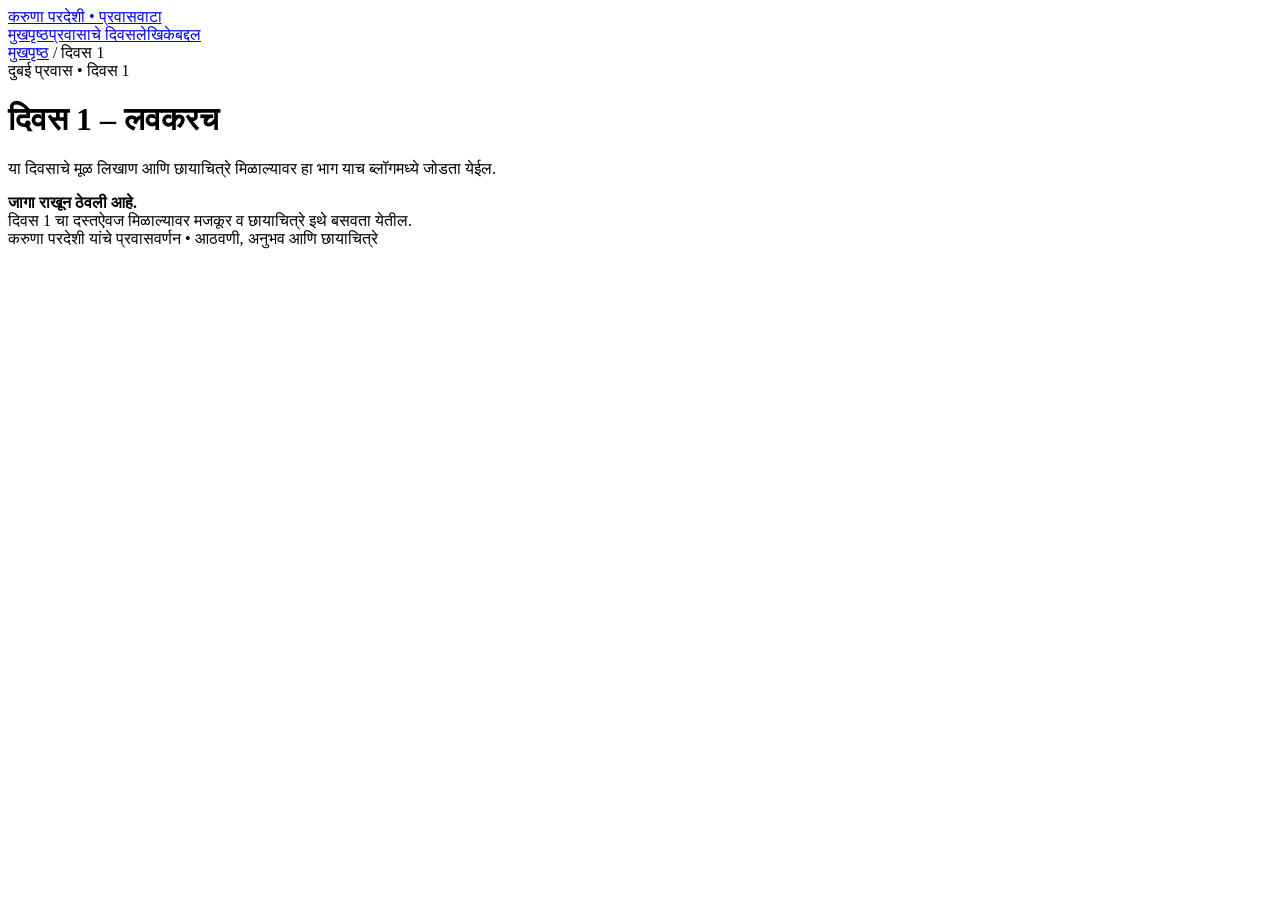
==== day-1.html @ 4bd0c51e "Add files via upload" ====
<!doctype html><html lang="mr"><head><meta charset="utf-8"><meta name="viewport" content="width=device-width,initial-scale=1"><meta name="theme-color" content="#17383c"><link rel="stylesheet" href="assets/css/style.css"><script defer src="assets/js/site.js"></script><title>दिवस 1 – लवकरच | करुणा परदेशी</title></head><body><header class="site-header"><nav class="nav"><a class="brand" href="index.html">करुणा <span>परदेशी</span> • प्रवासवाटा</a><div class="nav-links"><a class="home-link" href="index.html">मुखपृष्ठ</a><a href="index.html#journey">प्रवासाचे दिवस</a><a href="index.html#about">लेखिकेबद्दल</a></div></nav></header><main><div class="article-hero"><div class="breadcrumbs"><a href="index.html">मुखपृष्ठ</a> / दिवस 1</div><div class="eyebrow">दुबई प्रवास • दिवस 1</div><h1>दिवस 1 – लवकरच</h1><p class="subtitle">या दिवसाचे मूळ लिखाण आणि छायाचित्रे मिळाल्यावर हा भाग याच ब्लॉगमध्ये जोडता येईल.</p></div><div class="note-box"><div><strong>जागा राखून ठेवली आहे.</strong><br>दिवस 1 चा दस्तऐवज मिळाल्यावर मजकूर व छायाचित्रे इथे बसवता येतील.</div></div></main><footer class="site-footer">करुणा परदेशी यांचे प्रवासवर्णन • आठवणी, अनुभव आणि छायाचित्रे</footer></body></html>
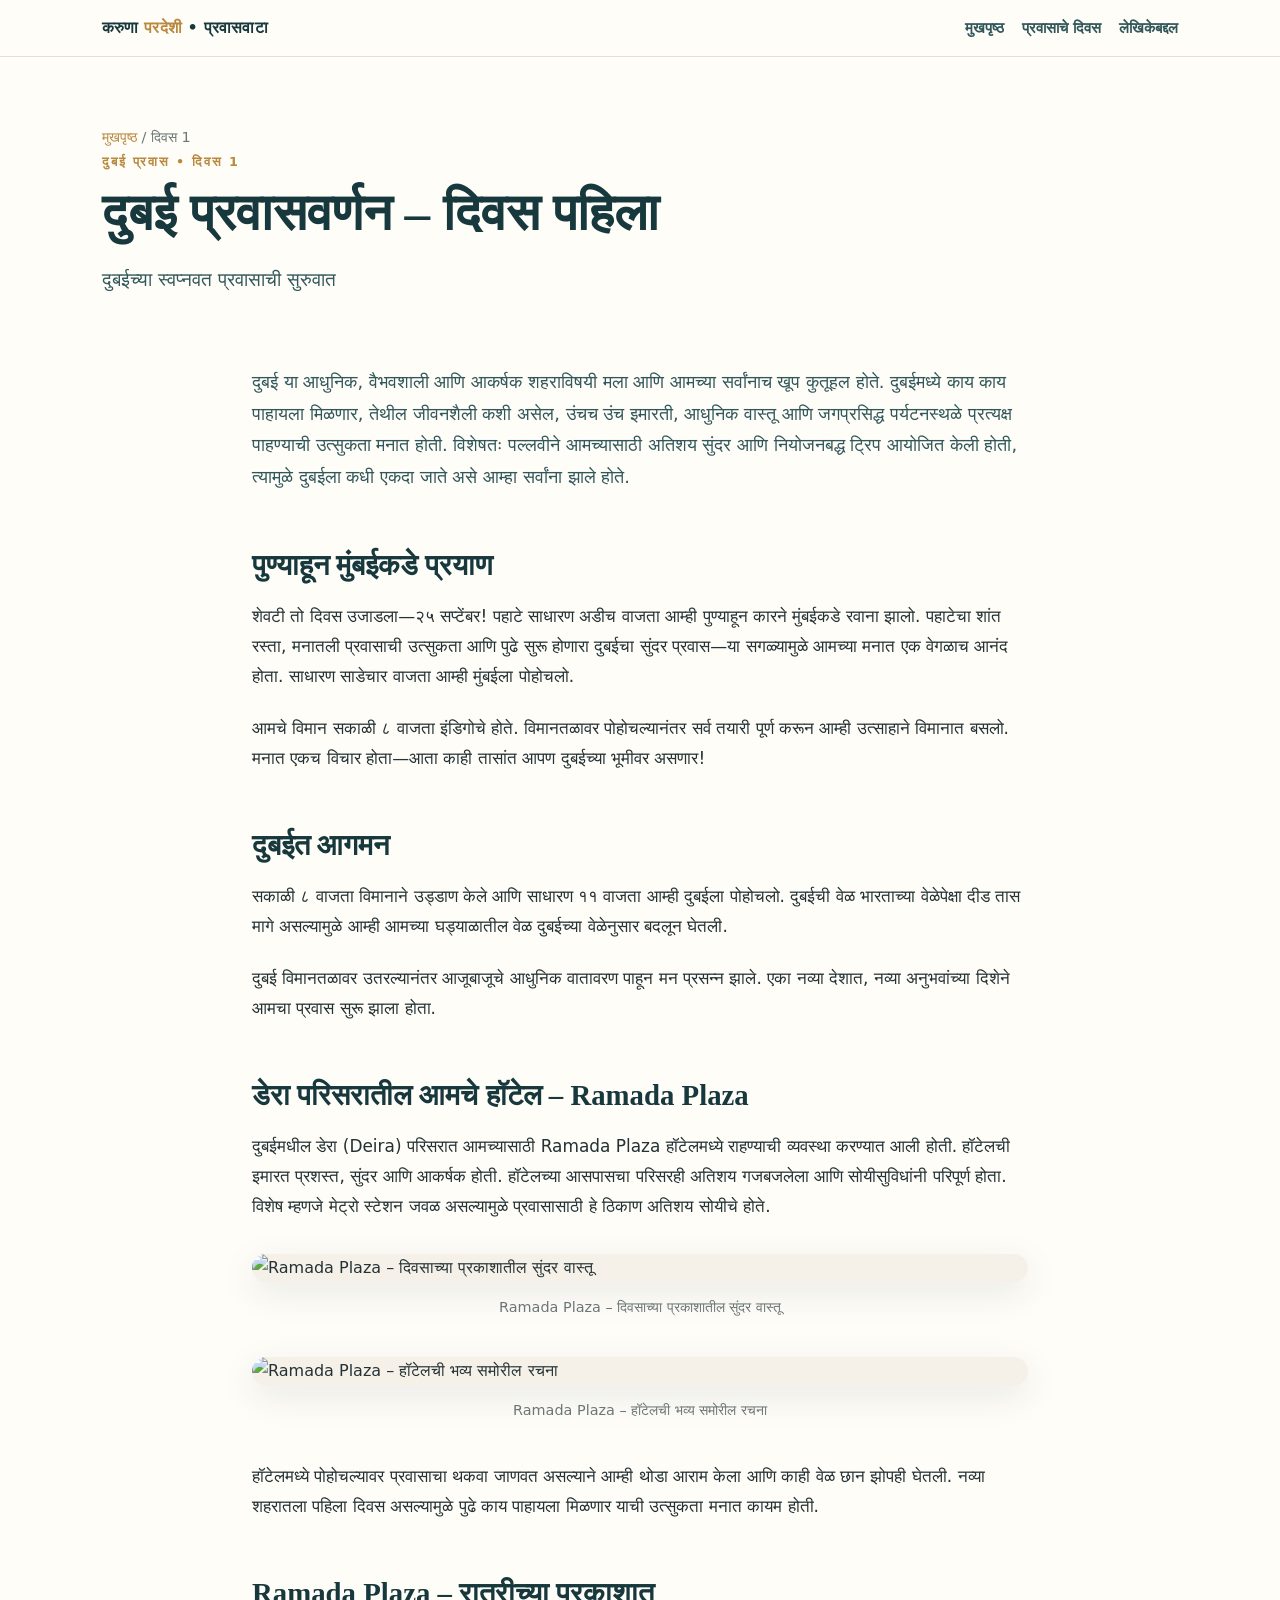
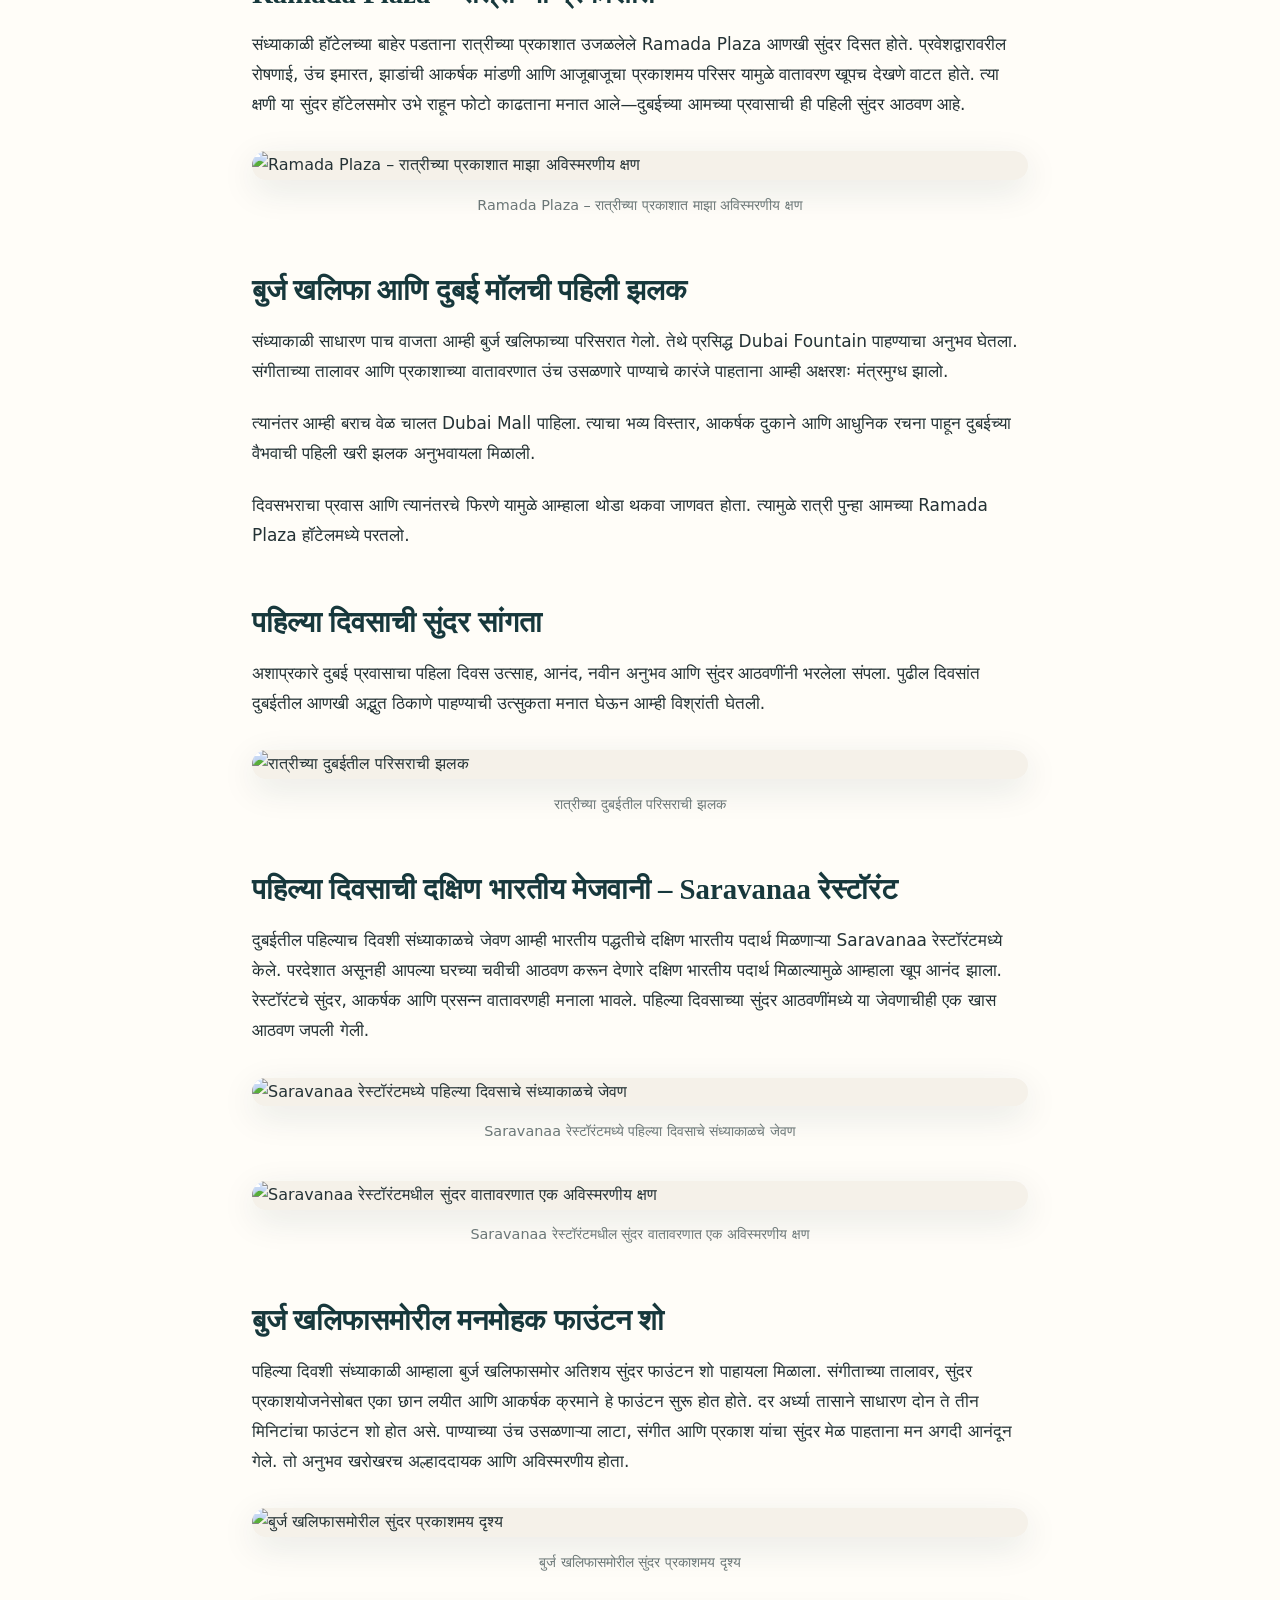
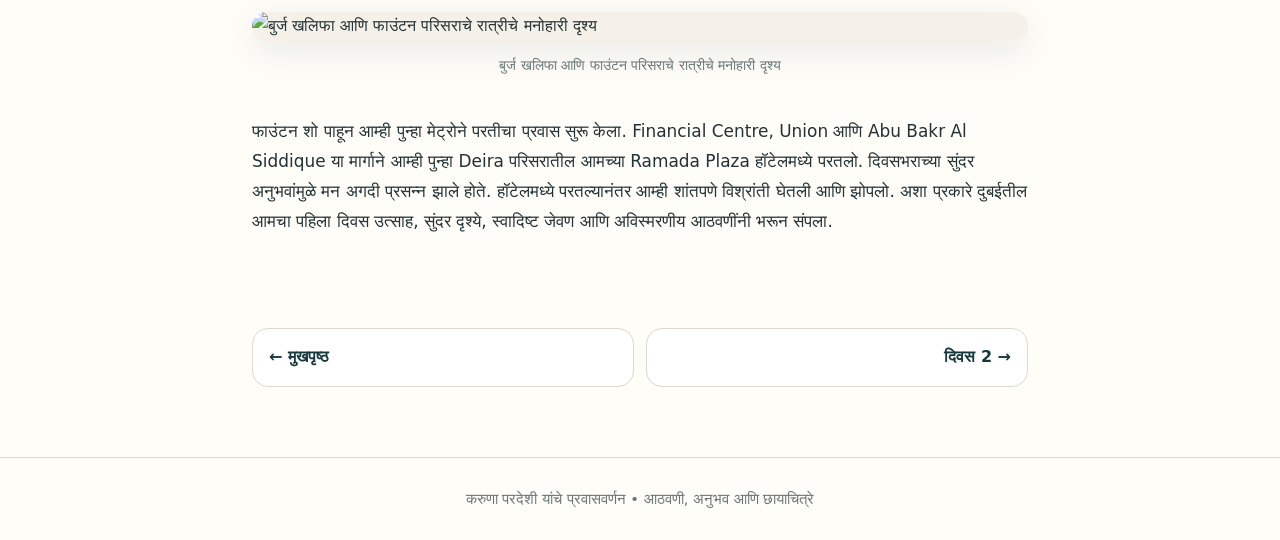
==== commit b4687b14: "Add files via upload" ====
--- a/day-1.html
+++ b/day-1.html
@@ -1 +1 @@
-<!doctype html><html lang="mr"><head><meta charset="utf-8"><meta name="viewport" content="width=device-width,initial-scale=1"><meta name="theme-color" content="#17383c"><link rel="stylesheet" href="assets/css/style.css"><script defer src="assets/js/site.js"></script><title>दिवस 1 – लवकरच | करुणा परदेशी</title></head><body><header class="site-header"><nav class="nav"><a class="brand" href="index.html">करुणा <span>परदेशी</span> • प्रवासवाटा</a><div class="nav-links"><a class="home-link" href="index.html">मुखपृष्ठ</a><a href="index.html#journey">प्रवासाचे दिवस</a><a href="index.html#about">लेखिकेबद्दल</a></div></nav></header><main><div class="article-hero"><div class="breadcrumbs"><a href="index.html">मुखपृष्ठ</a> / दिवस 1</div><div class="eyebrow">दुबई प्रवास • दिवस 1</div><h1>दिवस 1 – लवकरच</h1><p class="subtitle">या दिवसाचे मूळ लिखाण आणि छायाचित्रे मिळाल्यावर हा भाग याच ब्लॉगमध्ये जोडता येईल.</p></div><div class="note-box"><div><strong>जागा राखून ठेवली आहे.</strong><br>दिवस 1 चा दस्तऐवज मिळाल्यावर मजकूर व छायाचित्रे इथे बसवता येतील.</div></div></main><footer class="site-footer">करुणा परदेशी यांचे प्रवासवर्णन • आठवणी, अनुभव आणि छायाचित्रे</footer></body></html>+<!doctype html><html lang="mr"><head><meta charset="utf-8"><meta name="viewport" content="width=device-width,initial-scale=1"><meta name="theme-color" content="#17383c"><link rel="stylesheet" href="assets/css/style.css"><script defer src="assets/js/site.js"></script><title>दुबई प्रवासवर्णन – दिवस पहिला | करुणा परदेशी</title><meta name="description" content="दुबईच्या स्वप्नवत प्रवासाची सुरुवात—पुणे ते दुबई, Ramada Plaza, Dubai Mall, Burj Khalifa आणि फाउंटन शो."></head><body><header class="site-header"><nav class="nav"><a class="brand" href="index.html">करुणा <span>परदेशी</span> • प्रवासवाटा</a><div class="nav-links"><a class="home-link" href="index.html">मुखपृष्ठ</a><a href="index.html#journey">प्रवासाचे दिवस</a><a href="index.html#about">लेखिकेबद्दल</a></div></nav></header><main><div class="article-hero"><div class="breadcrumbs"><a href="index.html">मुखपृष्ठ</a> / दिवस 1</div><div class="eyebrow">दुबई प्रवास • दिवस 1</div><h1>दुबई प्रवासवर्णन – दिवस पहिला</h1><p class="subtitle">दुबईच्या स्वप्नवत प्रवासाची सुरुवात</p></div><article class="article"><p class="article-intro">दुबई या आधुनिक, वैभवशाली आणि आकर्षक शहराविषयी मला आणि आमच्या सर्वांनाच खूप कुतूहल होते. दुबईमध्ये काय काय पाहायला मिळणार, तेथील जीवनशैली कशी असेल, उंचच उंच इमारती, आधुनिक वास्तू आणि जगप्रसिद्ध पर्यटनस्थळे प्रत्यक्ष पाहण्याची उत्सुकता मनात होती. विशेषतः पल्लवीने आमच्यासाठी अतिशय सुंदर आणि नियोजनबद्ध ट्रिप आयोजित केली होती, त्यामुळे दुबईला कधी एकदा जाते असे आम्हा सर्वांना झाले होते.</p><h2>पुण्याहून मुंबईकडे प्रयाण</h2><p>शेवटी तो दिवस उजाडला—२५ सप्टेंबर! पहाटे साधारण अडीच वाजता आम्ही पुण्याहून कारने मुंबईकडे रवाना झालो. पहाटेचा शांत रस्ता, मनातली प्रवासाची उत्सुकता आणि पुढे सुरू होणारा दुबईचा सुंदर प्रवास—या सगळ्यामुळे आमच्या मनात एक वेगळाच आनंद होता. साधारण साडेचार वाजता आम्ही मुंबईला पोहोचलो.</p><p>आमचे विमान सकाळी ८ वाजता इंडिगोचे होते. विमानतळावर पोहोचल्यानंतर सर्व तयारी पूर्ण करून आम्ही उत्साहाने विमानात बसलो. मनात एकच विचार होता—आता काही तासांत आपण दुबईच्या भूमीवर असणार!</p><h2>दुबईत आगमन</h2><p>सकाळी ८ वाजता विमानाने उड्डाण केले आणि साधारण ११ वाजता आम्ही दुबईला पोहोचलो. दुबईची वेळ भारताच्या वेळेपेक्षा दीड तास मागे असल्यामुळे आम्ही आमच्या घड्याळातील वेळ दुबईच्या वेळेनुसार बदलून घेतली.</p><p>दुबई विमानतळावर उतरल्यानंतर आजूबाजूचे आधुनिक वातावरण पाहून मन प्रसन्न झाले. एका नव्या देशात, नव्या अनुभवांच्या दिशेने आमचा प्रवास सुरू झाला होता.</p><h2>डेरा परिसरातील आमचे हॉटेल – Ramada Plaza</h2><p>दुबईमधील डेरा (Deira) परिसरात आमच्यासाठी Ramada Plaza हॉटेलमध्ये राहण्याची व्यवस्था करण्यात आली होती. हॉटेलची इमारत प्रशस्त, सुंदर आणि आकर्षक होती. हॉटेलच्या आसपासचा परिसरही अतिशय गजबजलेला आणि सोयीसुविधांनी परिपूर्ण होता. विशेष म्हणजे मेट्रो स्टेशन जवळ असल्यामुळे प्रवासासाठी हे ठिकाण अतिशय सोयीचे होते.</p><figure data-open="1"><img loading="lazy" src="assets/images/day-1/01.webp" alt="Ramada Plaza – दिवसाच्या प्रकाशातील सुंदर वास्तू"><figcaption>Ramada Plaza – दिवसाच्या प्रकाशातील सुंदर वास्तू</figcaption></figure><figure data-open="1"><img loading="lazy" src="assets/images/day-1/02.webp" alt="Ramada Plaza – हॉटेलची भव्य समोरील रचना"><figcaption>Ramada Plaza – हॉटेलची भव्य समोरील रचना</figcaption></figure><p>हॉटेलमध्ये पोहोचल्यावर प्रवासाचा थकवा जाणवत असल्याने आम्ही थोडा आराम केला आणि काही वेळ छान झोपही घेतली. नव्या शहरातला पहिला दिवस असल्यामुळे पुढे काय पाहायला मिळणार याची उत्सुकता मनात कायम होती.</p><h2>Ramada Plaza – रात्रीच्या प्रकाशात</h2><p>संध्याकाळी हॉटेलच्या बाहेर पडताना रात्रीच्या प्रकाशात उजळलेले Ramada Plaza आणखी सुंदर दिसत होते. प्रवेशद्वारावरील रोषणाई, उंच इमारत, झाडांची आकर्षक मांडणी आणि आजूबाजूचा प्रकाशमय परिसर यामुळे वातावरण खूपच देखणे वाटत होते. त्या क्षणी या सुंदर हॉटेलसमोर उभे राहून फोटो काढताना मनात आले—दुबईच्या आमच्या प्रवासाची ही पहिली सुंदर आठवण आहे.</p><figure data-open="1"><img loading="lazy" src="assets/images/day-1/03.webp" alt="Ramada Plaza – रात्रीच्या प्रकाशात माझा अविस्मरणीय क्षण"><figcaption>Ramada Plaza – रात्रीच्या प्रकाशात माझा अविस्मरणीय क्षण</figcaption></figure><h2>बुर्ज खलिफा आणि दुबई मॉलची पहिली झलक</h2><p>संध्याकाळी साधारण पाच वाजता आम्ही बुर्ज खलिफाच्या परिसरात गेलो. तेथे प्रसिद्ध Dubai Fountain पाहण्याचा अनुभव घेतला. संगीताच्या तालावर आणि प्रकाशाच्या वातावरणात उंच उसळणारे पाण्याचे कारंजे पाहताना आम्ही अक्षरशः मंत्रमुग्ध झालो.</p><p>त्यानंतर आम्ही बराच वेळ चालत Dubai Mall पाहिला. त्याचा भव्य विस्तार, आकर्षक दुकाने आणि आधुनिक रचना पाहून दुबईच्या वैभवाची पहिली खरी झलक अनुभवायला मिळाली.</p><p>दिवसभराचा प्रवास आणि त्यानंतरचे फिरणे यामुळे आम्हाला थोडा थकवा जाणवत होता. त्यामुळे रात्री पुन्हा आमच्या Ramada Plaza हॉटेलमध्ये परतलो.</p><h2>पहिल्या दिवसाची सुंदर सांगता</h2><p>अशाप्रकारे दुबई प्रवासाचा पहिला दिवस उत्साह, आनंद, नवीन अनुभव आणि सुंदर आठवणींनी भरलेला संपला. पुढील दिवसांत दुबईतील आणखी अद्भुत ठिकाणे पाहण्याची उत्सुकता मनात घेऊन आम्ही विश्रांती घेतली.</p><figure data-open="1"><img loading="lazy" src="assets/images/day-1/04.webp" alt="रात्रीच्या दुबईतील परिसराची झलक"><figcaption>रात्रीच्या दुबईतील परिसराची झलक</figcaption></figure><h2>पहिल्या दिवसाची दक्षिण भारतीय मेजवानी – Saravanaa रेस्टॉरंट</h2><p>दुबईतील पहिल्याच दिवशी संध्याकाळचे जेवण आम्ही भारतीय पद्धतीचे दक्षिण भारतीय पदार्थ मिळणाऱ्या Saravanaa रेस्टॉरंटमध्ये केले. परदेशात असूनही आपल्या घरच्या चवीची आठवण करून देणारे दक्षिण भारतीय पदार्थ मिळाल्यामुळे आम्हाला खूप आनंद झाला. रेस्टॉरंटचे सुंदर, आकर्षक आणि प्रसन्न वातावरणही मनाला भावले. पहिल्या दिवसाच्या सुंदर आठवणींमध्ये या जेवणाचीही एक खास आठवण जपली गेली.</p><figure data-open="1"><img loading="lazy" src="assets/images/day-1/05.webp" alt="Saravanaa रेस्टॉरंटमध्ये पहिल्या दिवसाचे संध्याकाळचे जेवण"><figcaption>Saravanaa रेस्टॉरंटमध्ये पहिल्या दिवसाचे संध्याकाळचे जेवण</figcaption></figure><figure data-open="1"><img loading="lazy" src="assets/images/day-1/06.webp" alt="Saravanaa रेस्टॉरंटमधील सुंदर वातावरणात एक अविस्मरणीय क्षण"><figcaption>Saravanaa रेस्टॉरंटमधील सुंदर वातावरणात एक अविस्मरणीय क्षण</figcaption></figure><h2>बुर्ज खलिफासमोरील मनमोहक फाउंटन शो</h2><p>पहिल्या दिवशी संध्याकाळी आम्हाला बुर्ज खलिफासमोर अतिशय सुंदर फाउंटन शो पाहायला मिळाला. संगीताच्या तालावर, सुंदर प्रकाशयोजनेसोबत एका छान लयीत आणि आकर्षक क्रमाने हे फाउंटन सुरू होत होते. दर अर्ध्या तासाने साधारण दोन ते तीन मिनिटांचा फाउंटन शो होत असे. पाण्याच्या उंच उसळणाऱ्या लाटा, संगीत आणि प्रकाश यांचा सुंदर मेळ पाहताना मन अगदी आनंदून गेले. तो अनुभव खरोखरच अल्हाददायक आणि अविस्मरणीय होता.</p><figure data-open="1"><img loading="lazy" src="assets/images/day-1/07.webp" alt="बुर्ज खलिफासमोरील सुंदर प्रकाशमय दृश्य"><figcaption>बुर्ज खलिफासमोरील सुंदर प्रकाशमय दृश्य</figcaption></figure><figure data-open="1"><img loading="lazy" src="assets/images/day-1/08.webp" alt="बुर्ज खलिफा आणि फाउंटन परिसराचे रात्रीचे मनोहारी दृश्य"><figcaption>बुर्ज खलिफा आणि फाउंटन परिसराचे रात्रीचे मनोहारी दृश्य</figcaption></figure><p>फाउंटन शो पाहून आम्ही पुन्हा मेट्रोने परतीचा प्रवास सुरू केला. Financial Centre, Union आणि Abu Bakr Al Siddique या मार्गाने आम्ही पुन्हा Deira परिसरातील आमच्या Ramada Plaza हॉटेलमध्ये परतलो. दिवसभराच्या सुंदर अनुभवांमुळे मन अगदी प्रसन्न झाले होते. हॉटेलमध्ये परतल्यानंतर आम्ही शांतपणे विश्रांती घेतली आणि झोपलो. अशा प्रकारे दुबईतील आमचा पहिला दिवस उत्साह, सुंदर दृश्ये, स्वादिष्ट जेवण आणि अविस्मरणीय आठवणींनी भरून संपला.</p></article><nav class="article-nav"><a href="index.html">← मुखपृष्ठ</a><a href="day-2.html">दिवस 2 →</a></nav></main><footer class="site-footer">करुणा परदेशी यांचे प्रवासवर्णन • आठवणी, अनुभव आणि छायाचित्रे</footer><div class="lightbox" aria-hidden="true"><button aria-label="Close">×</button><img alt="मोठे छायाचित्र"></div></body></html>
--- a/assets/css/style.css
+++ b/assets/css/style.css
@@ -0,0 +1,32 @@
+
+:root{
+  --ink:#17383c; --ink-2:#31575a; --paper:#fffdf8; --sand:#f3eadc; --gold:#b8893f;
+  --muted:#6b7777; --line:#ded8cd; --white:#fff; --shadow:0 18px 55px rgba(20,52,55,.12);
+  --radius:24px; --max:1120px;
+}
+*{box-sizing:border-box} html{scroll-behavior:smooth}
+body{margin:0;background:var(--paper);color:#243235;font-family:"Noto Sans Devanagari","Nirmala UI","Mangal",system-ui,-apple-system,sans-serif;line-height:1.78}
+a{color:inherit} img{max-width:100%;display:block}
+.site-header{position:sticky;top:0;z-index:30;background:rgba(255,253,248,.93);backdrop-filter:blur(12px);border-bottom:1px solid rgba(222,216,205,.8)}
+.nav{max-width:var(--max);margin:auto;padding:14px 22px;display:flex;align-items:center;justify-content:space-between;gap:18px}
+.brand{text-decoration:none;font-weight:800;color:var(--ink);letter-spacing:.01em}.brand span{color:var(--gold)}
+.nav-links{display:flex;gap:18px;align-items:center}.nav-links a{text-decoration:none;color:var(--ink-2);font-weight:650;font-size:.95rem}.nav-links a:hover{color:var(--gold)}
+.hero{max-width:var(--max);margin:0 auto;padding:76px 22px 42px;display:grid;grid-template-columns:1.05fr .95fr;gap:44px;align-items:center}
+.hero-kicker,.eyebrow{font-size:.8rem;letter-spacing:.14em;text-transform:uppercase;color:var(--gold);font-weight:800}
+.hero h1{font-family:"Noto Serif Devanagari","Nirmala UI",serif;color:var(--ink);font-size:clamp(2.3rem,5.4vw,4.7rem);line-height:1.1;margin:.4rem 0 1rem}
+.hero p{font-size:1.13rem;color:var(--ink-2);max-width:650px}.hero-quote{border-left:4px solid var(--gold);padding-left:16px;color:var(--muted);font-style:italic}
+.hero-photo{position:relative}.hero-photo img{width:100%;aspect-ratio:4/5;object-fit:cover;border-radius:34px;box-shadow:var(--shadow)}
+.hero-photo:after{content:"दुबई • अबुधाबी";position:absolute;right:-14px;bottom:26px;background:var(--ink);color:white;padding:10px 15px;border-radius:999px;font-size:.85rem;letter-spacing:.03em}
+.section{max-width:var(--max);margin:auto;padding:54px 22px}.section-head{display:flex;justify-content:space-between;gap:18px;align-items:end;margin-bottom:24px}.section h2{font-family:"Noto Serif Devanagari","Nirmala UI",serif;color:var(--ink);font-size:clamp(1.8rem,3vw,2.7rem);margin:0}.section-note{color:var(--muted);max-width:560px}
+.post-grid{display:grid;grid-template-columns:repeat(2,minmax(0,1fr));gap:24px}.post-card{background:white;border:1px solid var(--line);border-radius:var(--radius);overflow:hidden;box-shadow:0 10px 28px rgba(20,52,55,.06);transition:.2s transform,.2s box-shadow}.post-card:hover{transform:translateY(-4px);box-shadow:var(--shadow)}
+.post-card img{width:100%;height:260px;object-fit:cover}.post-card .card-body{padding:22px}.post-card h3{color:var(--ink);font-size:1.35rem;line-height:1.35;margin:.4rem 0}.post-card p{color:var(--muted);margin:.4rem 0 1rem}.read-link{text-decoration:none;color:var(--gold);font-weight:800}.day-chip{display:inline-flex;border:1px solid var(--line);border-radius:999px;padding:5px 10px;color:var(--ink-2);font-size:.83rem;font-weight:700}
+.placeholder{background:linear-gradient(145deg,#f7f0e6,#fff);min-height:260px;display:flex;align-items:center;justify-content:center;padding:28px;text-align:center}.placeholder strong{font-size:2rem;color:var(--ink)}.placeholder p{margin:.5rem 0;color:var(--muted)}
+.about-band{background:var(--ink);color:white}.about-inner{max-width:var(--max);margin:auto;padding:58px 22px;display:grid;grid-template-columns:.8fr 1.2fr;gap:44px;align-items:start}.about-inner h2{font-family:"Noto Serif Devanagari","Nirmala UI",serif;font-size:2.3rem;margin:0}.about-inner p{color:#dce7e6;margin-top:0}
+.site-footer{border-top:1px solid var(--line);padding:28px 22px;color:var(--muted);text-align:center;font-size:.92rem}
+/* Article */
+.article-hero{max-width:var(--max);margin:auto;padding:68px 22px 30px}.article-hero h1{font-family:"Noto Serif Devanagari","Nirmala UI",serif;color:var(--ink);font-size:clamp(2rem,4vw,3.55rem);line-height:1.22;margin:.5rem 0}.article-hero .subtitle{font-size:1.18rem;color:var(--ink-2);max-width:820px}.breadcrumbs{font-size:.9rem;color:var(--muted)}.breadcrumbs a{text-decoration:none;color:var(--gold)}
+.article{max-width:820px;margin:auto;padding:20px 22px 70px}.article p{font-size:1.06rem;margin:0 0 1.35rem}.article h2{font-family:"Noto Serif Devanagari","Nirmala UI",serif;color:var(--ink);font-size:1.8rem;line-height:1.35;margin:3rem 0 1rem;padding-top:.3rem}.article .kicker{font-weight:800;color:var(--gold);margin-bottom:1rem}.article figure{margin:2rem 0 2.3rem}.article figure img{width:100%;max-height:780px;object-fit:contain;background:#f5f1e9;border-radius:22px;box-shadow:0 10px 35px rgba(20,52,55,.10);cursor:zoom-in}.article figcaption{text-align:center;color:var(--muted);font-size:.9rem;margin-top:.8rem}.article blockquote{margin:2.3rem 0;padding:1.3rem 1.5rem;border-left:5px solid var(--gold);background:var(--sand);border-radius:0 16px 16px 0;font-family:"Noto Serif Devanagari","Nirmala UI",serif;font-size:1.22rem;color:var(--ink)}
+.article-intro{font-size:1.12rem!important;color:var(--ink-2)}.article-nav{max-width:820px;margin:0 auto 70px;padding:0 22px;display:flex;justify-content:space-between;gap:12px}.article-nav a{flex:1;text-decoration:none;border:1px solid var(--line);border-radius:16px;padding:14px 16px;background:white;color:var(--ink);font-weight:700}.article-nav a:last-child{text-align:right}
+.lightbox{position:fixed;inset:0;background:rgba(3,13,15,.92);display:none;align-items:center;justify-content:center;z-index:100;padding:26px}.lightbox.open{display:flex}.lightbox img{max-width:94vw;max-height:90vh;border-radius:12px}.lightbox button{position:absolute;right:24px;top:20px;border:0;background:white;color:#111;border-radius:999px;width:42px;height:42px;font-size:1.4rem;cursor:pointer}
+.note-box{max-width:var(--max);margin:0 auto 60px;padding:0 22px}.note-box>div{background:var(--sand);border-radius:20px;padding:20px 22px;color:var(--ink-2)}
+@media (max-width:800px){.hero{grid-template-columns:1fr;padding-top:48px}.hero-photo{order:-1}.hero-photo img{aspect-ratio:16/10}.hero-photo:after{right:10px}.post-grid{grid-template-columns:1fr}.about-inner{grid-template-columns:1fr}.nav-links a:not(.home-link){display:none}.article h2{font-size:1.55rem}.article p{font-size:1rem}.article-nav{flex-direction:column}.article-nav a:last-child{text-align:left}}
